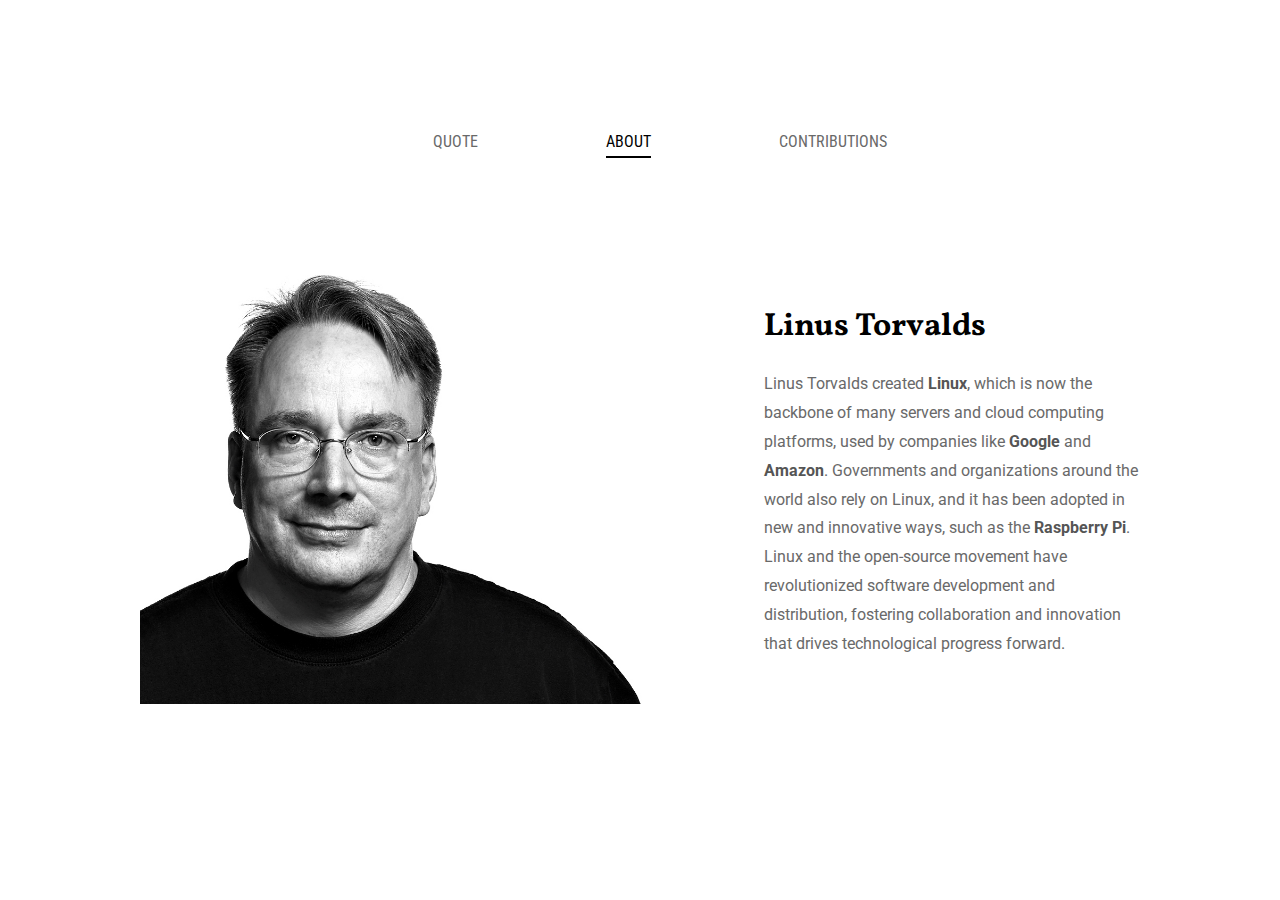
==== about.html @ 656e810e "finished project" ====
<!DOCTYPE html>
<html lang="en">
    <head>
        <meta charset="UTF-8" />
        <meta http-equiv="X-UA-Compatible" content="IE=edge" />
        <title>Linus Torvalds</title>
        <link rel="preconnect" href="https://fonts.googleapis.com" />
        <link rel="preconnect" href="https://fonts.gstatic.com" crossorigin />
        <link
            href="https://fonts.googleapis.com/css2?family=Fira+Sans:ital,wght@1,300;1,400&family=Roboto+Condensed&family=Roboto:wght@400;500&family=Vollkorn:wght@700&display=swap"
            rel="stylesheet"
        />
        <link rel="stylesheet" href="style.css" />
    </head>
    <body>
        <div class="container">
            <nav>
                <ul>
                    <li><a href="index.html">quote</a></li>
                    <li><a class="active" href="#">about</a></li>
                    <li><a href="contributions.html">contributions</a></li>
                </ul>
            </nav>
            <main id="about">
                <img
                    height="450px"
                    src="assets/linus-cropped.jpg"
                    alt="portrait of linus torvalds"
                />
                <aside>
                    <h1>Linus Torvalds</h1>
                    <p>
                        Linus Torvalds created <strong>Linux</strong>, which is
                        now the backbone of many servers and cloud computing
                        platforms, used by companies like
                        <strong>Google</strong> and <strong>Amazon</strong>.
                        Governments and organizations around the world also rely
                        on Linux, and it has been adopted in new and innovative
                        ways, such as the <strong>Raspberry Pi</strong>. Linux
                        and the open-source movement have revolutionized
                        software development and distribution, fostering
                        collaboration and innovation that drives technological
                        progress forward.
                    </p>
                </aside>
            </main>
        </div>
    </body>
</html>
---- style.css ----
html,
body {
    margin: 0;
}

/* * {
    border: 1px magenta solid;
} */

body {
    display: grid;
    width: 100%;
    height: 100vh;
    justify-content: center;
    align-content: center;
}

.container {
    display: flex;
    flex-direction: column;
    align-items: center;
}

nav {
    width: 750px;
}

nav > ul {
    display: flex;
    justify-content: space-evenly;
}

nav > ul > li {
    list-style: none;
    display: inline;
}

nav a {
    font-family: 'Roboto Condensed', sans-serif;
    text-decoration: none;
    text-transform: uppercase;
    color: #696969;
    transition: 0.5s;
}

nav a:hover {
    color: #000;
}

a.active {
    color: #000;
    margin-bottom: 10px;
}

a.active::after {
    content: '';
    display: block;
    background-color: #000;
    height: 2px;
    margin-top: 5px;
    left: 0;
    right: 0;
}

main {
    height: 50vh;
    margin: 0;
    padding: 5rem;
}

.quote {
    max-width: 750px;
    font-family: 'Fira Sans', sans-serif;
    font-weight: 300;
    font-style: italic;
    font-size: 2.5rem;
    color: #444;
}

blockquote {
    all: unset;
    line-height: 200%;
}

.quote em {
    font-weight: 400;
    font-style: italic;
}

.quote p {
    text-align: right;
}

h1 {
    font-family: 'Vollkorn', serif;
    font-weight: 700;
    font-size: 2em;
}

#about p,
#contributions p,
#contributions li {
    font-family: 'Roboto', sans-serif;
    font-weight: 400;
    color: #696969;
    line-height: 1.8em;
    margin-top: 0;
}

#about strong,
#contributions strong {
    color: #555;
}

#about,
#contributions {
    display: flex;
    max-width: 1000px;
    align-items: center;
}

#contributions > aside {
    max-width: 500px;
}

#linux-img {
    margin-right: 6em;
}
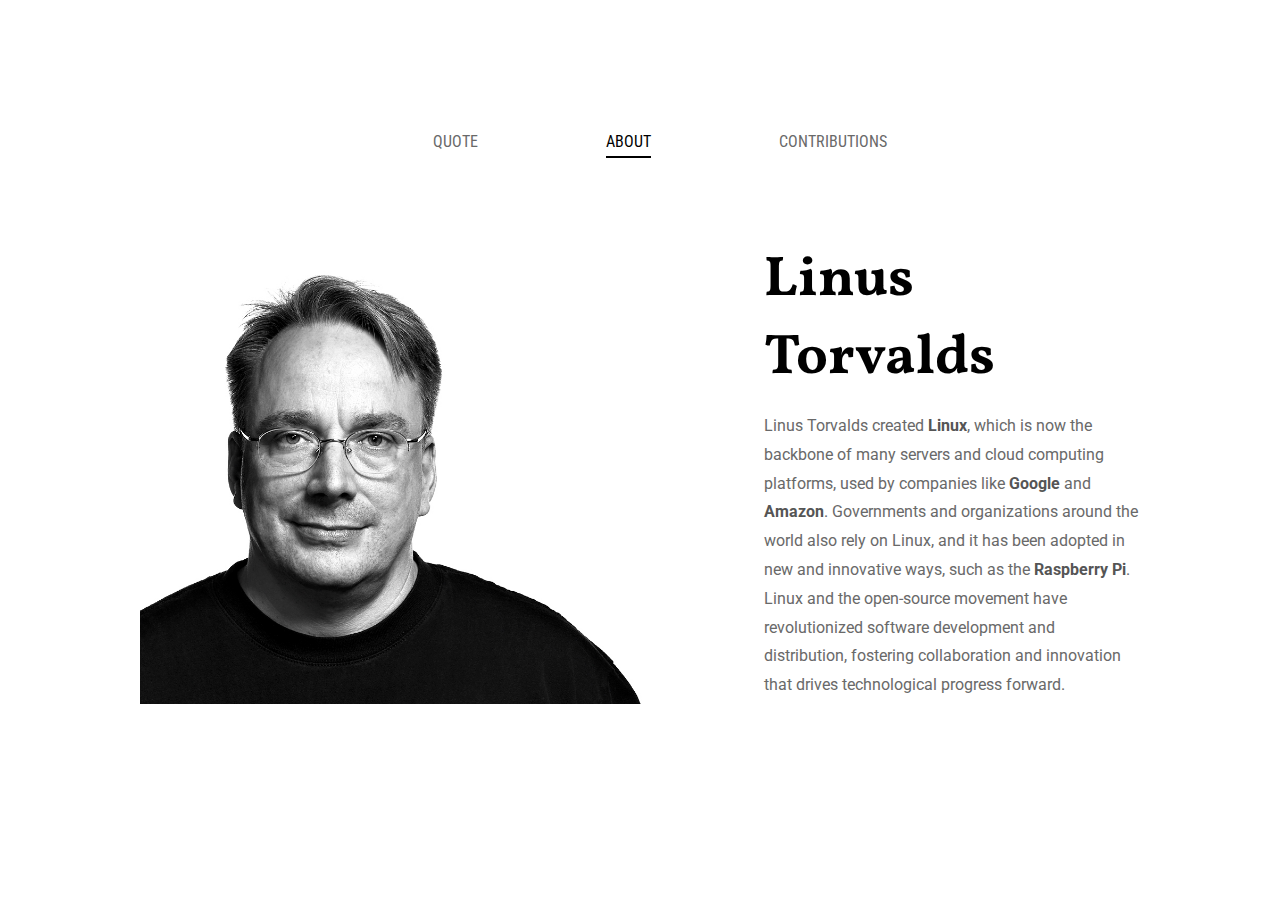
==== commit e4593d98: "removing trailing slash" ====
--- a/about.html
+++ b/about.html
@@ -1,49 +1,47 @@
 <!DOCTYPE html>
 <html lang="en">
-    <head>
-        <meta charset="UTF-8" />
-        <meta http-equiv="X-UA-Compatible" content="IE=edge" />
-        <title>Linus Torvalds</title>
-        <link rel="preconnect" href="https://fonts.googleapis.com" />
-        <link rel="preconnect" href="https://fonts.gstatic.com" crossorigin />
-        <link
-            href="https://fonts.googleapis.com/css2?family=Fira+Sans:ital,wght@1,300;1,400&family=Roboto+Condensed&family=Roboto:wght@400;500&family=Vollkorn:wght@700&display=swap"
-            rel="stylesheet"
-        />
-        <link rel="stylesheet" href="style.css" />
-    </head>
-    <body>
-        <div class="container">
-            <nav>
-                <ul>
-                    <li><a href="index.html">quote</a></li>
-                    <li><a class="active" href="#">about</a></li>
-                    <li><a href="contributions.html">contributions</a></li>
-                </ul>
-            </nav>
-            <main id="about">
-                <img
-                    height="450px"
-                    src="assets/linus-cropped.jpg"
-                    alt="portrait of linus torvalds"
-                />
-                <aside>
-                    <h1>Linus Torvalds</h1>
-                    <p>
-                        Linus Torvalds created <strong>Linux</strong>, which is
-                        now the backbone of many servers and cloud computing
-                        platforms, used by companies like
-                        <strong>Google</strong> and <strong>Amazon</strong>.
-                        Governments and organizations around the world also rely
-                        on Linux, and it has been adopted in new and innovative
-                        ways, such as the <strong>Raspberry Pi</strong>. Linux
-                        and the open-source movement have revolutionized
-                        software development and distribution, fostering
-                        collaboration and innovation that drives technological
-                        progress forward.
-                    </p>
-                </aside>
-            </main>
-        </div>
-    </body>
-</html>
+
+<head>
+    <meta charset="UTF-8">
+    <meta http-equiv="X-UA-Compatible" content="IE=edge">
+    <title>Linus Torvalds</title>
+    <link rel="preconnect" href="https://fonts.googleapis.com">
+    <link rel="preconnect" href="https://fonts.gstatic.com" crossorigin>
+    <link
+        href="https://fonts.googleapis.com/css2?family=Fira+Sans:ital,wght@1,300;1,400&family=Roboto+Condensed&family=Roboto:wght@400;500&family=Vollkorn:wght@700&display=swap"
+        rel="stylesheet">
+    <link rel="stylesheet" href="style.css">
+</head>
+
+<body>
+    <div class="container">
+        <nav>
+            <ul>
+                <li><a href="index.html">quote</a></li>
+                <li><a class="active" href="#">about</a></li>
+                <li><a href="contributions.html">contributions</a></li>
+            </ul>
+        </nav>
+        <main id="about">
+            <img height="450px" src="assets/linus-cropped.jpg" alt="portrait of linus torvalds" />
+            <aside>
+                <h1>Linus Torvalds</h1>
+                <p>
+                    Linus Torvalds created <strong>Linux</strong>, which is
+                    now the backbone of many servers and cloud computing
+                    platforms, used by companies like
+                    <strong>Google</strong> and <strong>Amazon</strong>.
+                    Governments and organizations around the world also rely
+                    on Linux, and it has been adopted in new and innovative
+                    ways, such as the <strong>Raspberry Pi</strong>. Linux
+                    and the open-source movement have revolutionized
+                    software development and distribution, fostering
+                    collaboration and innovation that drives technological
+                    progress forward.
+                </p>
+            </aside>
+        </main>
+    </div>
+</body>
+
+</html>--- a/style.css
+++ b/style.css
@@ -2,10 +2,6 @@
 body {
     margin: 0;
 }
-
-/* * {
-    border: 1px magenta solid;
-} */
 
 body {
     display: grid;
@@ -82,6 +78,20 @@
     line-height: 200%;
 }
 
+blockquote::before {
+    content: open-quote;
+    font-size: 1.5em;
+    font-weight: 400;
+    font-style: italic;
+}
+
+blockquote::after {
+    content: close-quote;
+    font-size: 1.5em;
+    font-weight: 400;
+    font-style: italic;
+}
+
 .quote em {
     font-weight: 400;
     font-style: italic;
@@ -94,7 +104,9 @@
 h1 {
     font-family: 'Vollkorn', serif;
     font-weight: 700;
-    font-size: 2em;
+    font-size: 3.5em;
+    margin-top: 0;
+    margin-bottom: 0.25em;
 }
 
 #about p,
@@ -105,6 +117,10 @@
     color: #696969;
     line-height: 1.8em;
     margin-top: 0;
+}
+
+#contributions li {
+    margin-bottom: 1em;
 }
 
 #about strong,
